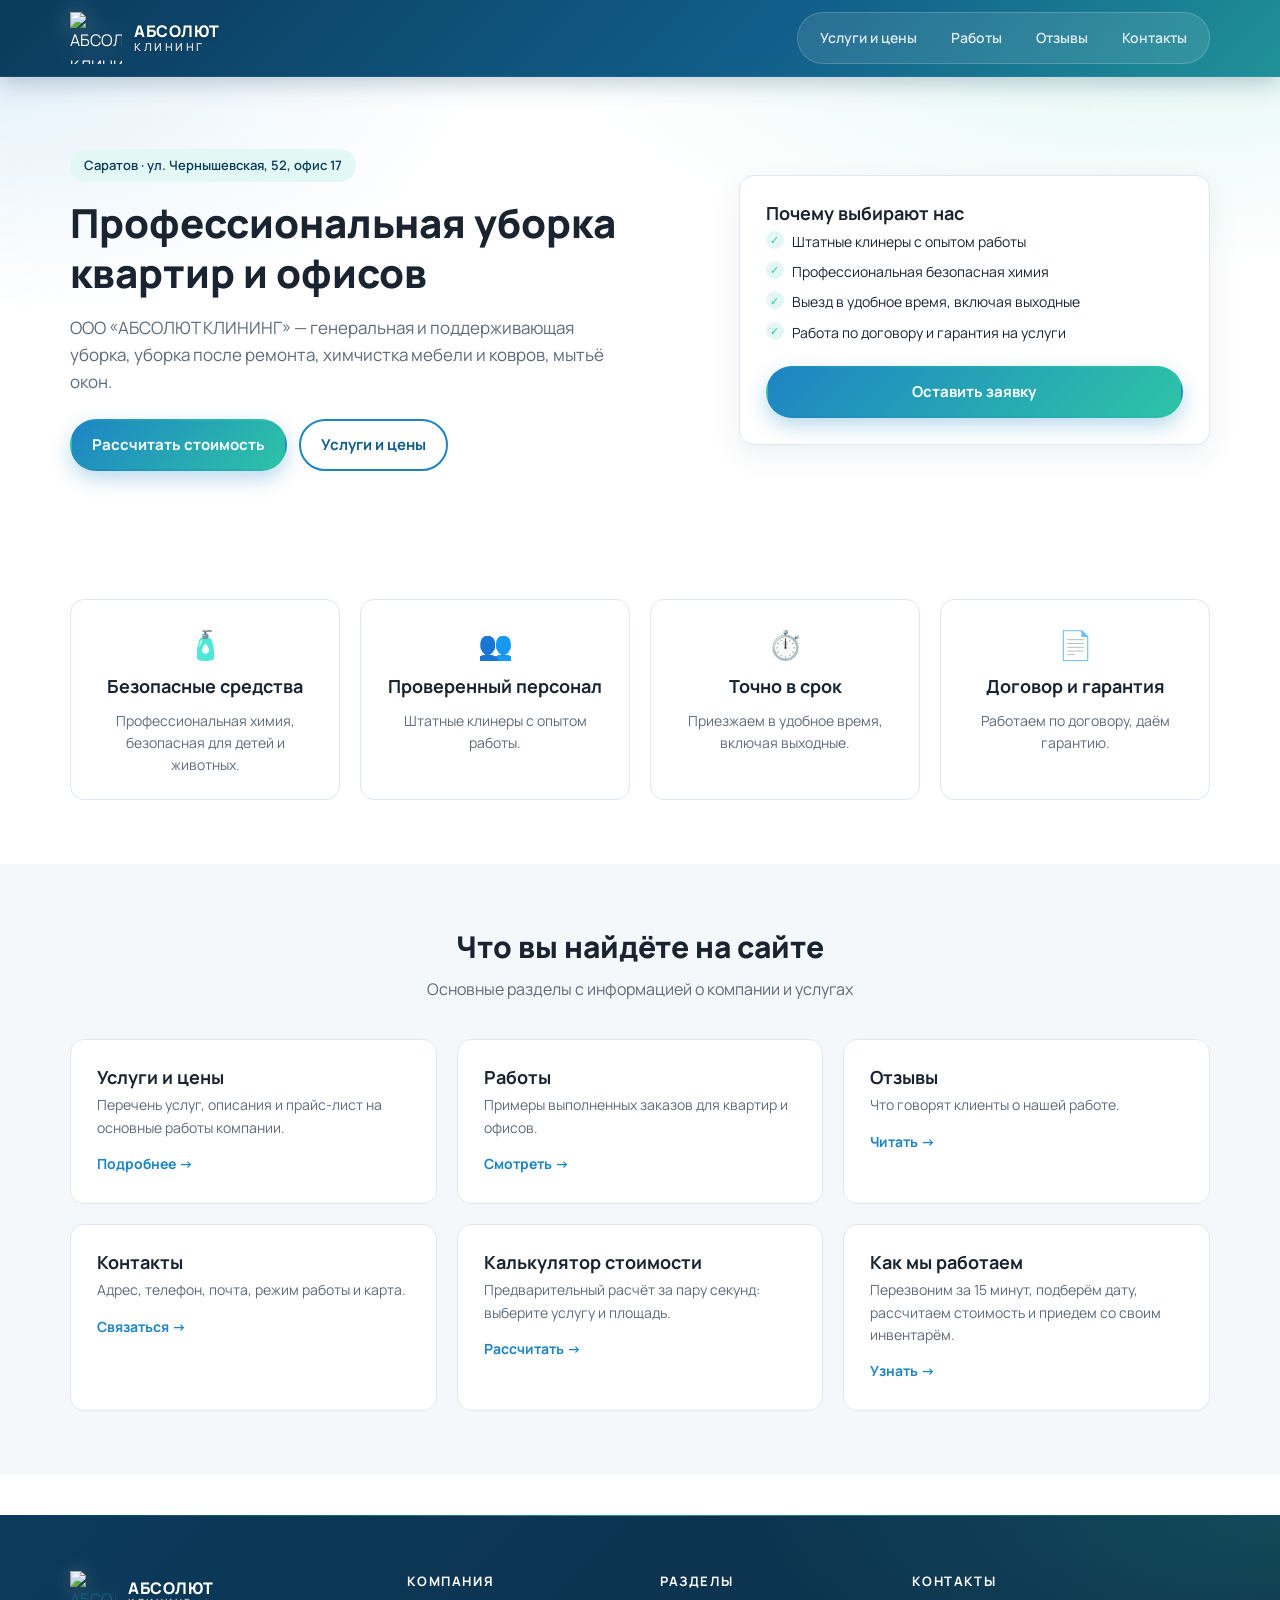
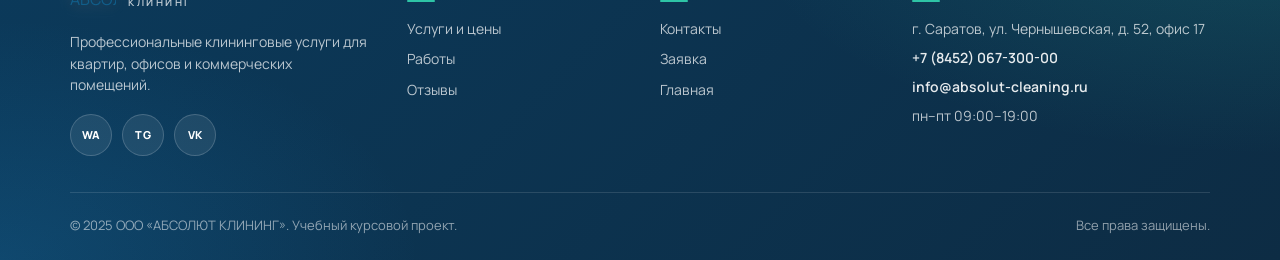
==== index.html @ 5f0d9e73 "Add files via upload" ====
<!DOCTYPE html>
<html lang="ru">
<head>
  <meta charset="UTF-8">
  <meta name="viewport" content="width=device-width, initial-scale=1.0">
  <title>АБСОЛЮТ КЛИНИНГ — профессиональная уборка в Саратове</title>
  <meta name="description" content="Клининговая компания АБСОЛЮТ КЛИНИНГ: уборка квартир, офисов, химчистка мебели, мытьё окон. Услуги и цены, заявка онлайн.">
  <link rel="stylesheet" href="style.css">
  <link rel="preconnect" href="https://fonts.googleapis.com">
  <link rel="preconnect" href="https://fonts.gstatic.com" crossorigin>
  <link href="https://fonts.googleapis.com/css2?family=Manrope:wght@400;500;600;700;800&display=swap" rel="stylesheet">
</head>
<body>

  <header class="header">
    <div class="container header__inner">
      <a href="index.html" class="logo">
        <img src="images/logo.png" alt="АБСОЛЮТ КЛИНИНГ" class="logo__img">
        <span class="logo__text"><strong>АБСОЛЮТ</strong><small>КЛИНИНГ</small></span>
      </a>
      <nav class="nav" id="nav">
        <a href="services.html">Услуги и цены</a>
        <a href="portfolio.html">Работы</a>
        <a href="reviews.html">Отзывы</a>
        <a href="contacts.html">Контакты</a>
      </nav>
      <button class="burger" id="burger" aria-label="Меню"><span></span><span></span><span></span></button>
    </div>
  </header>

  <main>
    <section class="hero">
      <div class="container hero__inner">
        <div>
          <span class="badge">Саратов · ул. Чернышевская, 52, офис 17</span>
          <h1>Профессиональная уборка квартир и офисов</h1>
          <p class="hero__lead">
            ООО «АБСОЛЮТ КЛИНИНГ» — генеральная и поддерживающая уборка,
            уборка после ремонта, химчистка мебели и ковров, мытьё окон.
          </p>
          <div class="hero__actions">
            <a href="services.html#calc" class="btn btn--primary">Рассчитать стоимость</a>
            <a href="services.html" class="btn btn--ghost">Услуги и цены</a>
          </div>
        </div>

        <aside class="hero__card">
          <h3>Почему выбирают нас</h3>
          <ul class="check-list">
            <li>Штатные клинеры с опытом работы</li>
            <li>Профессиональная безопасная химия</li>
            <li>Выезд в удобное время, включая выходные</li>
            <li>Работа по договору и гарантия на услуги</li>
          </ul>
          <a href="order.html" class="btn btn--primary btn--block" style="margin-top:8px">Оставить заявку</a>
        </aside>
      </div>
    </section>

    <section class="section">
      <div class="container">
        <div class="grid grid--4">
          <article class="adv"><div class="adv__icon">🧴</div><h3>Безопасные средства</h3><p>Профессиональная химия, безопасная для детей и животных.</p></article>
          <article class="adv"><div class="adv__icon">👥</div><h3>Проверенный персонал</h3><p>Штатные клинеры с опытом работы.</p></article>
          <article class="adv"><div class="adv__icon">⏱️</div><h3>Точно в срок</h3><p>Приезжаем в удобное время, включая выходные.</p></article>
          <article class="adv"><div class="adv__icon">📄</div><h3>Договор и гарантия</h3><p>Работаем по договору, даём гарантию.</p></article>
        </div>
      </div>
    </section>

    <section class="section section--alt">
      <div class="container">
        <header class="section__head">
          <h2>Что вы найдёте на сайте</h2>
          <p>Основные разделы с информацией о компании и услугах</p>
        </header>

        <div class="tiles">
          <a class="tile" href="services.html"><h3>Услуги и цены</h3><p>Перечень услуг, описания и прайс-лист на основные работы компании.</p><span>Подробнее →</span></a>
          <a class="tile" href="portfolio.html"><h3>Работы</h3><p>Примеры выполненных заказов для квартир и офисов.</p><span>Смотреть →</span></a>
          <a class="tile" href="reviews.html"><h3>Отзывы</h3><p>Что говорят клиенты о нашей работе.</p><span>Читать →</span></a>
          <a class="tile" href="contacts.html"><h3>Контакты</h3><p>Адрес, телефон, почта, режим работы и карта.</p><span>Связаться →</span></a>
          <a class="tile" href="services.html#calc"><h3>Калькулятор стоимости</h3><p>Предварительный расчёт за пару секунд: выберите услугу и площадь.</p><span>Рассчитать →</span></a>
          <a class="tile" href="order.html"><h3>Как мы работаем</h3><p>Перезвоним за 15 минут, подберём дату, рассчитаем стоимость и приедем со своим инвентарём.</p><span>Узнать →</span></a>
        </div>
      </div>
    </section>
  </main>

  <footer class="footer">
    <div class="container">
      <div class="footer__grid">

        <div class="footer__col footer__col--brand">
          <a href="index.html" class="footer__logo">
            <img src="images/logo.png" alt="АБСОЛЮТ КЛИНИНГ" class="footer__logo-img">
            <span class="footer__logo-text"><strong>АБСОЛЮТ</strong><small>КЛИНИНГ</small></span>
          </a>
          <p class="footer__desc">Профессиональные клининговые услуги для квартир, офисов и коммерческих помещений.</p>
          <div class="footer__socials">
            <a href="#" class="footer__social footer__social--wa" aria-label="WhatsApp">
              <img src="images/wa.png" alt="" onerror="this.style.display='none'">
              <span>WA</span>
            </a>
            <a href="#" class="footer__social footer__social--tg" aria-label="Telegram">
              <img src="images/tg.png" alt="" onerror="this.style.display='none'">
              <span>TG</span>
            </a>
            <a href="#" class="footer__social footer__social--vk" aria-label="ВКонтакте">
              <img src="images/vk.png" alt="" onerror="this.style.display='none'">
              <span>VK</span>
            </a>
          </div>
        </div>

        <div class="footer__col">
          <h4 class="footer__title">Компания</h4>
          <nav class="footer__nav">
            <a href="services.html">Услуги и цены</a>
            <a href="portfolio.html">Работы</a>
            <a href="reviews.html">Отзывы</a>
          </nav>
        </div>

        <div class="footer__col">
          <h4 class="footer__title">Разделы</h4>
          <nav class="footer__nav">
            <a href="contacts.html">Контакты</a>
            <a href="order.html">Заявка</a>
            <a href="index.html">Главная</a>
          </nav>
        </div>

        <div class="footer__col">
          <h4 class="footer__title">Контакты</h4>
          <ul class="footer__contacts">
            <li>г. Саратов, ул. Чернышевская, д. 52, офис 17</li>
            <li><a href="tel:+7845206730000">+7 (8452) 067-300-00</a></li>
            <li><a href="mailto:info@absolut-cleaning.ru">info@absolut-cleaning.ru</a></li>
            <li>пн–пт 09:00–19:00</li>
          </ul>
        </div>

      </div>

      <div class="footer__bottom">
        <p class="footer__copy">© 2025 ООО «АБСОЛЮТ КЛИНИНГ». Учебный курсовой проект.</p>
        <p class="footer__copy">Все права защищены.</p>
      </div>
    </div>
  </footer>

  <script src="script.js"></script>
</body>
</html>
---- style.css ----
:root {
  --blue-900: #0b3a5b;
  --blue-700: #115e8a;
  --blue-500: #1d84c4;
  --blue-100: #e6f2fa;
  --mint-500: #2ec4a6;
  --mint-100: #e3f8f4;
  --ink: #1a2430;
  --muted: #5d6b7a;
  --line: #dfe7ee;
  --bg: #ffffff;
  --bg-alt: #f4f8fb;
  --radius: 14px;
  --radius-sm: 10px;
  --shadow: 0 10px 30px rgba(11, 58, 91, .08);
  --shadow-hover: 0 16px 40px rgba(11, 58, 91, .14);
  --container: 1180px;
}

* { box-sizing: border-box; }
html { scroll-behavior: smooth; }

body {
  margin: 0;
  font-family: 'Manrope', system-ui, -apple-system, 'Segoe UI', Roboto, sans-serif;
  font-size: 16px;
  line-height: 1.6;
  color: var(--ink);
  background: var(--bg);
}

a { color: var(--blue-700); text-decoration: none; }
a:hover { color: var(--blue-500); }

h1, h2, h3 { line-height: 1.25; margin: 0 0 12px; }
h1 { font-size: clamp(26px, 4vw, 40px); font-weight: 800; }
h2 { font-size: clamp(22px, 3vw, 30px); font-weight: 800; }
h3 { font-size: 18px; font-weight: 700; }
p { margin: 0 0 12px; }

.container {
  width: 100%;
  max-width: var(--container);
  margin: 0 auto;
  padding: 0 20px;
}

.section { padding: 64px 0; }
.section--alt { background: var(--bg-alt); }

.section__head {
  text-align: center;
  max-width: 720px;
  margin: 0 auto 36px;
}
.section__head p { color: var(--muted); }

.note { font-size: 14px; color: var(--muted); margin-top: 14px; }

/* ==========================================================
   BUTTONS
   ========================================================== */
.btn {
  display: inline-flex;
  align-items: center;
  justify-content: center;
  gap: 8px;
  padding: 12px 20px;
  border-radius: 999px;
  border: 2px solid transparent;
  font-weight: 700;
  font-size: 15px;
  cursor: pointer;
  transition: .2s ease;
  white-space: nowrap;
}
.btn--primary {
  background: linear-gradient(135deg, var(--blue-500), var(--mint-500));
  color: #fff;
  box-shadow: 0 8px 20px rgba(29, 132, 196, .3);
}
.btn--primary:hover { color: #fff; transform: translateY(-2px); box-shadow: 0 12px 26px rgba(29, 132, 196, .4); }
.btn--ghost { background: transparent; color: var(--blue-700); border-color: var(--blue-500); }
.btn--ghost:hover { background: var(--blue-100); color: var(--blue-900); }
.btn--small { padding: 8px 14px; font-size: 14px; }
.btn--block { width: 100%; }

/* ==========================================================
   HEADER
   ========================================================== */
.header {
  position: sticky; top: 0; z-index: 50;
  background: linear-gradient(135deg, var(--blue-900) 0%, var(--blue-700) 60%, var(--mint-500) 140%);
  border-bottom: 1px solid rgba(255,255,255,.08);
  box-shadow: 0 6px 22px rgba(11, 58, 91, .25);
}
.header__inner {
  display: flex; align-items: center; justify-content: space-between;
  gap: 16px; min-height: 76px;
}
.logo {
  display: flex;
  align-items: center;
  gap: 12px;
  color: #fff;
  text-decoration: none;
  transition: transform 0.2s ease;
}

.logo:hover {
  transform: scale(1.02);
}

.logo__img {
  width: 52px;
  height: 52px;
  object-fit: contain;
  border-radius: 0;
  background: transparent;
  border: none;
  padding: 0;
  flex-shrink: 0;
  filter: drop-shadow(0 2px 4px rgba(0, 0, 0, 0.25)) 
          drop-shadow(0 0 10px rgba(255, 255, 255, 0.3));
}

.logo__text {
  display: flex;
  flex-direction: column;
  line-height: 1.1;
}

.logo__text strong {
  font-size: 16px;
  font-weight: 800;
  letter-spacing: 0.5px;
  color: #fff;
  text-shadow: 0 2px 4px rgba(0,0,0,0.3);
}

.logo__text small {
  font-size: 11px;
  font-weight: 600;
  color: rgba(255, 255, 255, 0.85);
  letter-spacing: 2.5px;
  text-transform: uppercase;
  text-shadow: 0 1px 2px rgba(0,0,0,0.3);
}

.nav {
  display: flex; align-items: center; gap: 2px;
  background: rgba(255,255,255,.10);
  border: 1px solid rgba(255,255,255,.18);
  border-radius: 999px;
  padding: 6px;
  backdrop-filter: blur(10px);
}
.nav a {
  padding: 8px 16px;
  border-radius: 999px;
  font-size: 14px;
  font-weight: 600;
  color: rgba(255,255,255,.85);
  transition: .2s ease;
}
.nav a:hover { background: rgba(255,255,255,.18); color: #fff; }
.nav a.active { background: #ffffff; color: var(--blue-900); }

.burger {
  display: none; width: 42px; height: 42px;
  border: 1px solid rgba(255,255,255,.3);
  background: rgba(255,255,255,.1);
  border-radius: 10px; cursor: pointer; padding: 10px;
  flex-direction: column; justify-content: space-between;
  backdrop-filter: blur(6px);
}
.burger span { display: block; height: 2px; background: #fff; border-radius: 2px; transition: .2s; }
.burger--active span:nth-child(1) { transform: translateY(7px) rotate(45deg); }
.burger--active span:nth-child(2) { opacity: 0; }
.burger--active span:nth-child(3) { transform: translateY(-7px) rotate(-45deg); }

/* ==========================================================
   HERO
   ========================================================== */
.hero {
  background:
    radial-gradient(1000px 400px at 90% -10%, var(--mint-100), transparent 60%),
    radial-gradient(800px 400px at 0% 0%, var(--blue-100), transparent 60%),
    var(--bg);
  padding: 72px 0 64px;
}
.hero__inner { display: grid; grid-template-columns: 1.2fr .9fr; gap: 40px; align-items: center; }
.hero h1 { margin-bottom: 16px; }
.hero__lead { font-size: 17px; color: var(--muted); max-width: 560px; margin-bottom: 24px; }
.hero__actions { display: flex; flex-wrap: wrap; gap: 12px; }

.badge {
  display: inline-block; padding: 6px 14px; border-radius: 999px;
  background: var(--mint-100); color: var(--blue-900);
  font-size: 13px; font-weight: 600; margin-bottom: 16px;
}

.hero__card {
  background: #fff; border-radius: var(--radius); padding: 26px;
  box-shadow: var(--shadow); border: 1px solid var(--line);
}
.hero__card h3 { margin-bottom: 6px; }
.hero__card > p { color: var(--muted); font-size: 14px; margin-bottom: 16px; }

/* ==========================================================
   GRIDS
   ========================================================== */
.grid { display: grid; gap: 20px; }
.grid--2 { grid-template-columns: repeat(2, 1fr); }
.grid--3 { grid-template-columns: repeat(3, 1fr); }
.grid--4 { grid-template-columns: repeat(4, 1fr); }

.adv {
  background: #fff; border: 1px solid var(--line); border-radius: var(--radius);
  padding: 22px; text-align: center; transition: .2s;
}
.adv:hover { box-shadow: var(--shadow); transform: translateY(-3px); }
.adv__icon { font-size: 28px; margin-bottom: 8px; }
.adv p { font-size: 14px; color: var(--muted); margin: 0; }

.tiles { display: grid; grid-template-columns: repeat(3, 1fr); gap: 20px; }
.tile {
  display: block; padding: 26px; border-radius: var(--radius);
  background: #fff; border: 1px solid var(--line);
  color: var(--ink); transition: .2s;
}
.tile:hover { box-shadow: var(--shadow-hover); transform: translateY(-3px); color: var(--ink); }
.tile h3 { margin-bottom: 6px; }
.tile p { font-size: 14px; color: var(--muted); margin: 0 0 12px; }
.tile span { font-weight: 700; color: var(--blue-500); font-size: 14px; }

/* ==========================================================
   PAGE HEAD
   ========================================================== */
.page-head {
  background:
    radial-gradient(800px 300px at 80% 0%, var(--mint-100), transparent 60%),
    radial-gradient(600px 300px at 0% 0%, var(--blue-100), transparent 60%),
    var(--bg);
  padding: 48px 0 32px;
  border-bottom: 1px solid var(--line);
}
.page-head h1 { margin-bottom: 8px; }
.page-head p { color: var(--muted); max-width: 720px; margin: 0; }
.breadcrumbs { font-size: 13px; color: var(--muted); margin-bottom: 10px; }
.breadcrumbs a { color: var(--blue-700); }

/* ==========================================================
   FORMS
   ========================================================== */
.field { display: block; margin-bottom: 14px; }
.field > span, .field legend {
  display: block; font-size: 14px; font-weight: 600; margin-bottom: 6px; color: var(--ink);
}
.field input, .field select, .field textarea {
  width: 100%; padding: 11px 14px; border-radius: var(--radius-sm);
  border: 1px solid var(--line); font-family: inherit; font-size: 15px;
  background: #fff; color: var(--ink); transition: .2s;
}
.field input:focus, .field select:focus, .field textarea:focus {
  outline: none; border-color: var(--blue-500);
  box-shadow: 0 0 0 3px rgba(29, 132, 196, .15);
}
.field--checks { border: 0; padding: 0; margin: 0 0 14px; }
.field--checks label { display: block; font-size: 14px; margin-bottom: 6px; cursor: pointer; }

.form-note { display: block; font-size: 12px; color: var(--muted); margin-top: 10px; }

/* ==========================================================
   CARDS (services)
   ========================================================== */
.card {
  background: #fff; border: 1px solid var(--line); border-radius: var(--radius);
  padding: 24px; display: flex; flex-direction: column; transition: .2s;
}
.card:hover { box-shadow: var(--shadow-hover); transform: translateY(-3px); }
.card__list { margin: 0 0 16px; padding-left: 18px; color: var(--muted); font-size: 14px; }
.card__list li { margin-bottom: 4px; }
.price-tag {
  margin-top: auto; display: inline-block; padding: 6px 14px;
  background: var(--blue-100); color: var(--blue-900);
  font-weight: 700; font-size: 14px; border-radius: 999px;
  align-self: flex-start;
}

/* ==========================================================
   PRICE TABLE
   ========================================================== */
.table-wrap { overflow-x: auto; border-radius: var(--radius); border: 1px solid var(--line); background: #fff; }
.price-table { width: 100%; border-collapse: collapse; min-width: 520px; }
.price-table th, .price-table td {
  padding: 14px 18px; text-align: left; border-bottom: 1px solid var(--line); font-size: 15px;
}
.price-table thead th { background: var(--blue-900); color: #fff; font-weight: 700; }
.price-table tbody tr:last-child td { border-bottom: 0; }
.price-table tbody tr:hover { background: var(--bg-alt); }
.price-table td:nth-child(3) { font-weight: 700; color: var(--blue-900); }

/* ==========================================================
   CALCULATOR
   ========================================================== */
.calc { display: grid; grid-template-columns: 1.2fr .8fr; gap: 24px; }
.calc__form, .calc__info {
  background: #fff; border: 1px solid var(--line); border-radius: var(--radius); padding: 24px;
}
.calc__info { background: var(--bg-alt); }
.calc__result {
  display: flex; justify-content: space-between; align-items: center;
  padding: 14px 18px; margin: 16px 0 20px;
  background: var(--blue-100); border-radius: var(--radius-sm);
}
.calc__result strong { font-size: 22px; color: var(--blue-900); }

/* ==========================================================
   CHECK LIST
   ========================================================== */
.check-list { list-style: none; padding: 0; margin: 0 0 14px; }
.check-list li { position: relative; padding-left: 26px; margin-bottom: 8px; font-size: 14px; }
.check-list li::before {
  content: "✓"; position: absolute; left: 0; top: 0;
  width: 18px; height: 18px; display: grid; place-items: center;
  background: var(--mint-100); color: var(--mint-500);
  border-radius: 50%; font-size: 11px; font-weight: 700;
}
.check-list--light li { color: rgba(255,255,255,.9); }
.check-list--light li::before { background: rgba(255,255,255,.2); color: #fff; }

/* ==========================================================
   WORKS / PORTFOLIO
   ========================================================== */
.work {
  background: #fff; border: 1px solid var(--line); border-radius: var(--radius);
  overflow: hidden; transition: .2s;
}
.work:hover { box-shadow: var(--shadow-hover); transform: translateY(-3px); }
.work h3, .work p { padding: 0 18px; }
.work h3 { margin: 16px 0 6px; font-size: 16px; }
.work p { color: var(--muted); font-size: 14px; padding-bottom: 18px; margin: 0; }
.work__img {
  height: 200px;
  position: relative;
  overflow: hidden;
  background: linear-gradient(135deg, #b9dcf3, #cdeee7);
}
.work__img img {
  width: 100%;
  height: 100%;
  object-fit: cover;
  display: block;
  transition: transform .4s ease;
}
.work:hover .work__img img {
  transform: scale(1.05);
}

/* ==========================================================
   REVIEWS
   ========================================================== */
.review {
  background: #fff; border: 1px solid var(--line); border-radius: var(--radius);
  padding: 24px; margin: 0;
}
.review p { font-size: 15px; color: var(--ink); margin-bottom: 0; }
.review__head {
  display: flex; align-items: center; gap: 12px;
  margin-bottom: 12px;
}
.avatar {
  width: 46px; height: 46px; border-radius: 50%;
  display: grid; place-items: center;
  color: #fff; font-weight: 800; font-size: 15px; letter-spacing: .5px;
  flex-shrink: 0;
  box-shadow: 0 4px 10px rgba(11, 58, 91, .15);
}
.avatar--a { background: linear-gradient(135deg, #1d84c4, #2ec4a6); }
.avatar--b { background: linear-gradient(135deg, #6a8cff, #1d84c4); }
.avatar--c { background: linear-gradient(135deg, #2ec4a6, #7bd3c4); }
.avatar--d { background: linear-gradient(135deg, #f2a65a, #e07a5f); }
.avatar--e { background: linear-gradient(135deg, #b56ad6, #7a5af8); }
.avatar--f { background: linear-gradient(135deg, #4a90e2, #2ec4a6); }
.review__meta { display: flex; flex-direction: column; line-height: 1.2; }
.review__meta strong { color: var(--blue-900); font-size: 15px; }
.review__meta span { font-size: 13px; color: var(--muted); }

/* ==========================================================
   ORDER PAGE
   ========================================================== */
.section--accent { background: var(--bg-alt); }
.order { display: grid; grid-template-columns: 1fr 1fr; gap: 36px; align-items: start; }
.order__text h2 { margin-bottom: 12px; }
.contacts-mini { margin-top: 20px; font-size: 15px; }
.contacts-mini p { margin-bottom: 6px; }
.order__form {
  background: #fff; border: 1px solid var(--line); border-radius: var(--radius); padding: 26px;
  box-shadow: var(--shadow);
}

/* ==========================================================
   CONTACTS PAGE
   ========================================================== */
.contacts { display: grid; grid-template-columns: 1fr 1.2fr; gap: 24px; }
.contacts__info, .contacts__map {
  background: #fff; border: 1px solid var(--line); border-radius: var(--radius);
  padding: 24px;
}
.contact-list { list-style: none; padding: 0; margin: 0 0 20px; }
.contact-list li {
  display: flex; justify-content: space-between; gap: 12px;
  padding: 12px 0; border-bottom: 1px solid var(--line);
}
.contact-list li:last-child { border-bottom: 0; }
.contact-list span { color: var(--muted); font-size: 14px; }
.contact-list strong { color: var(--ink); font-weight: 600; text-align: right; }
.contacts__map { padding: 0; overflow: hidden; min-height: 320px; }
.contacts__map iframe { width: 100%; height: 100%; min-height: 360px; border: 0; display: block; }

/* ==========================================================
   MESSENGER BUTTONS (contacts page)
   ========================================================== */
.messengers {
  display: flex;
  flex-wrap: wrap;
  gap: 12px;
}

.messenger {
  display: inline-flex;
  align-items: center;
  gap: 10px;
  padding: 8px 18px 8px 8px;
  border-radius: 999px;
  background: #fff;
  border: 1px solid var(--line);
  font-weight: 700;
  font-size: 14px;
  color: var(--ink);
  text-decoration: none;
  transition: .25s ease;
  box-shadow: 0 2px 8px rgba(11, 58, 91, .06);
}
.messenger:hover {
  transform: translateY(-2px);
  box-shadow: 0 10px 22px rgba(11, 58, 91, .14);
  color: var(--ink);
}

.messenger__icon {
  position: relative;
  width: 34px;
  height: 34px;
  border-radius: 50%;
  display: grid;
  place-items: center;
  flex-shrink: 0;
  overflow: hidden;
  background: #eef3f8;
}
.messenger__icon img {
  width: 100%;
  height: 100%;
  object-fit: contain;
  display: block;
  position: relative;
  z-index: 2;
}
.messenger__fallback {
  position: absolute;
  inset: 0;
  display: grid;
  place-items: center;
  font-size: 12px;
  font-weight: 800;
  color: #fff;
  z-index: 1;
}

.messenger--wa .messenger__icon { background: #25D366; }
.messenger--tg .messenger__icon { background: #229ED9; }
.messenger--vk .messenger__icon { background: #0077FF; }

.messenger--wa:hover { border-color: #25D366; }
.messenger--tg:hover { border-color: #229ED9; }
.messenger--vk:hover { border-color: #0077FF; }

/* ==========================================================
   FOOTER (new)
   ========================================================== */
.footer {
  background:
    radial-gradient(900px 400px at 100% 0%, rgba(46,196,166,.18), transparent 60%),
    radial-gradient(700px 400px at 0% 100%, rgba(29,132,196,.22), transparent 60%),
    linear-gradient(135deg, #0b3a5b 0%, #0d2c44 100%);
  color: rgba(255,255,255,.85);
  padding: 56px 0 24px;
  margin-top: 40px;
  position: relative;
  overflow: hidden;
}
.footer::before {
  content: "";
  position: absolute;
  top: 0; left: 0; right: 0;
  height: 1px;
  background: linear-gradient(90deg, transparent, rgba(46,196,166,.7), transparent);
}

.footer__grid {
  display: grid;
  grid-template-columns: 1.4fr 1fr 1fr 1.4fr;
  gap: 40px;
  padding-bottom: 36px;
  border-bottom: 1px solid rgba(255,255,255,.12);
}

.footer__col--brand { max-width: 360px; }

.footer__logo {
  display: inline-flex;
  align-items: center;
  gap: 12px;
  margin-bottom: 14px;
  text-decoration: none;
}
.footer__logo-img {
  width: 46px;
  height: 46px;
  object-fit: contain;
  filter: drop-shadow(0 2px 4px rgba(0,0,0,.3))
          drop-shadow(0 0 8px rgba(255,255,255,.25));
}
.footer__logo-text {
  display: flex;
  flex-direction: column;
  line-height: 1.1;
}
.footer__logo-text strong {
  color: #fff;
  font-size: 16px;
  font-weight: 800;
  letter-spacing: .5px;
}
.footer__logo-text small {
  color: rgba(255,255,255,.75);
  font-size: 10px;
  font-weight: 600;
  letter-spacing: 2.5px;
  text-transform: uppercase;
}

.footer__desc {
  font-size: 14px;
  line-height: 1.55;
  color: rgba(255,255,255,.72);
  margin: 0 0 18px;
}

.footer__socials {
  display: flex;
  gap: 10px;
}
.footer__social {
  position: relative;
  width: 42px;
  height: 42px;
  border-radius: 50%;
  display: grid;
  place-items: center;
  background: rgba(255,255,255,.08);
  border: 1px solid rgba(255,255,255,.18);
  color: #fff;
  font-weight: 800;
  font-size: 11px;
  letter-spacing: .5px;
  transition: .25s ease;
  overflow: hidden;
  text-decoration: none;
}
.footer__social img {
  width: 22px;
  height: 22px;
  object-fit: contain;
  display: block;
  position: relative;
  z-index: 2;
}
.footer__social span {
  position: absolute;
  inset: 0;
  display: grid;
  place-items: center;
  z-index: 1;
}
.footer__social:hover {
  transform: translateY(-3px);
  color: #fff;
}
.footer__social--wa:hover { background: #25D366; border-color: #25D366; box-shadow: 0 8px 20px rgba(37,211,102,.4); }
.footer__social--tg:hover { background: #229ED9; border-color: #229ED9; box-shadow: 0 8px 20px rgba(34,158,217,.4); }
.footer__social--vk:hover { background: #0077FF; border-color: #0077FF; box-shadow: 0 8px 20px rgba(0,119,255,.4); }

.footer__title {
  color: #fff;
  font-size: 13px;
  font-weight: 700;
  text-transform: uppercase;
  letter-spacing: 1.6px;
  margin: 0 0 16px;
  position: relative;
  padding-bottom: 10px;
}
.footer__title::after {
  content: "";
  position: absolute;
  left: 0; bottom: 0;
  width: 28px; height: 2px;
  background: var(--mint-500);
  border-radius: 2px;
}

.footer__nav {
  display: flex;
  flex-direction: column;
  gap: 8px;
}
.footer__nav a {
  color: rgba(255,255,255,.72);
  font-size: 14px;
  transition: .2s;
  width: fit-content;
}
.footer__nav a:hover {
  color: #fff;
  transform: translateX(3px);
}

.footer__contacts {
  list-style: none;
  padding: 0;
  margin: 0 0 16px;
  display: flex;
  flex-direction: column;
  gap: 8px;
}
.footer__contacts li {
  font-size: 14px;
  color: rgba(255,255,255,.72);
  line-height: 1.5;
}
.footer__contacts a {
  color: rgba(255,255,255,.9);
  font-weight: 600;
}
.footer__contacts a:hover { color: var(--mint-500); }

.footer__cta { margin-top: 6px; }

.footer__bottom {
  display: flex;
  justify-content: space-between;
  align-items: center;
  flex-wrap: wrap;
  gap: 10px;
  padding-top: 22px;
}
.footer__copy {
  font-size: 13px;
  color: rgba(255,255,255,.55);
  margin: 0;
}

/* ==========================================================
   TOAST
   ========================================================== */
.toast-wrap {
  position: fixed;
  top: 90px;
  left: 50%;
  transform: translateX(-50%) translateY(-140%);
  z-index: 9999;
  width: min(560px, calc(100% - 40px));
  opacity: 0;
  transition: transform .35s ease, opacity .35s ease;
  pointer-events: none;
}
.toast-wrap--open {
  transform: translateX(-50%) translateY(0);
  opacity: 1;
  pointer-events: auto;
}

.toast {
  display: flex;
  align-items: flex-start;
  gap: 14px;
  padding: 18px 48px 18px 18px;
  border-radius: var(--radius);
  background: #fff;
  box-shadow: 0 25px 60px rgba(11, 58, 91, .35);
  border-left: 6px solid var(--mint-500);
  position: relative;
}
.toast--error { border-left-color: #e07a5f; }

.toast__icon {
  flex-shrink: 0;
  width: 42px;
  height: 42px;
  border-radius: 50%;
  display: grid;
  place-items: center;
  color: #fff;
  font-weight: 800;
  font-size: 22px;
  background: linear-gradient(135deg, #2ec4a6, #1d84c4);
}
.toast--error .toast__icon { background: linear-gradient(135deg, #e07a5f, #c0392b); }

.toast__body { flex: 1; }
.toast__title { font-weight: 800; color: var(--blue-900); font-size: 17px; margin-bottom: 4px; }
.toast__text { font-size: 14px; color: var(--muted); line-height: 1.45; }

.toast__close {
  position: absolute;
  top: 10px;
  right: 12px;
  border: 0;
  background: transparent;
  color: var(--muted);
  font-size: 22px;
  line-height: 1;
  cursor: pointer;
  padding: 4px 8px;
  border-radius: 8px;
}
.toast__close:hover { background: var(--bg-alt); color: var(--ink); }

/* ==========================================================
   MEDIA QUERIES
   ========================================================== */
@media (max-width: 980px) {
  .hero__inner { grid-template-columns: 1fr; }
  .grid--4 { grid-template-columns: repeat(2, 1fr); }
  .grid--3 { grid-template-columns: repeat(2, 1fr); }
  .calc { grid-template-columns: 1fr; }
  .order { grid-template-columns: 1fr; }
  .contacts { grid-template-columns: 1fr; }
  .tiles { grid-template-columns: repeat(2, 1fr); }

  .footer__grid { grid-template-columns: 1fr 1fr; gap: 32px; }
  .footer__col--brand { grid-column: 1 / -1; max-width: none; }
}

@media (max-width: 720px) {
  .burger { display: flex; }
  .nav {
    position: absolute; top: 76px; left: 0; right: 0;
    flex-direction: column; align-items: stretch; gap: 0;
    background: var(--blue-900);
    border: 0; border-radius: 0;
    border-bottom: 1px solid rgba(255,255,255,.15);
    box-shadow: 0 12px 30px rgba(0,0,0,.25);
    padding: 8px 20px 16px; display: none;
    backdrop-filter: none;
  }
  .nav--open { display: flex; }
  .nav a { padding: 12px; border-bottom: 1px solid rgba(255,255,255,.12); border-radius: 0; color: #fff; }
  .nav a:hover { background: rgba(255,255,255,.08); }
  .nav a:last-child { border-bottom: 0; margin: 8px 0 0; }
  .grid--3, .grid--4, .grid--2, .tiles { grid-template-columns: 1fr; }
  .section { padding: 48px 0; }
}

@media (max-width: 640px) {
  .footer__grid { grid-template-columns: 1fr; }
  .footer__bottom { flex-direction: column; text-align: center; }
}
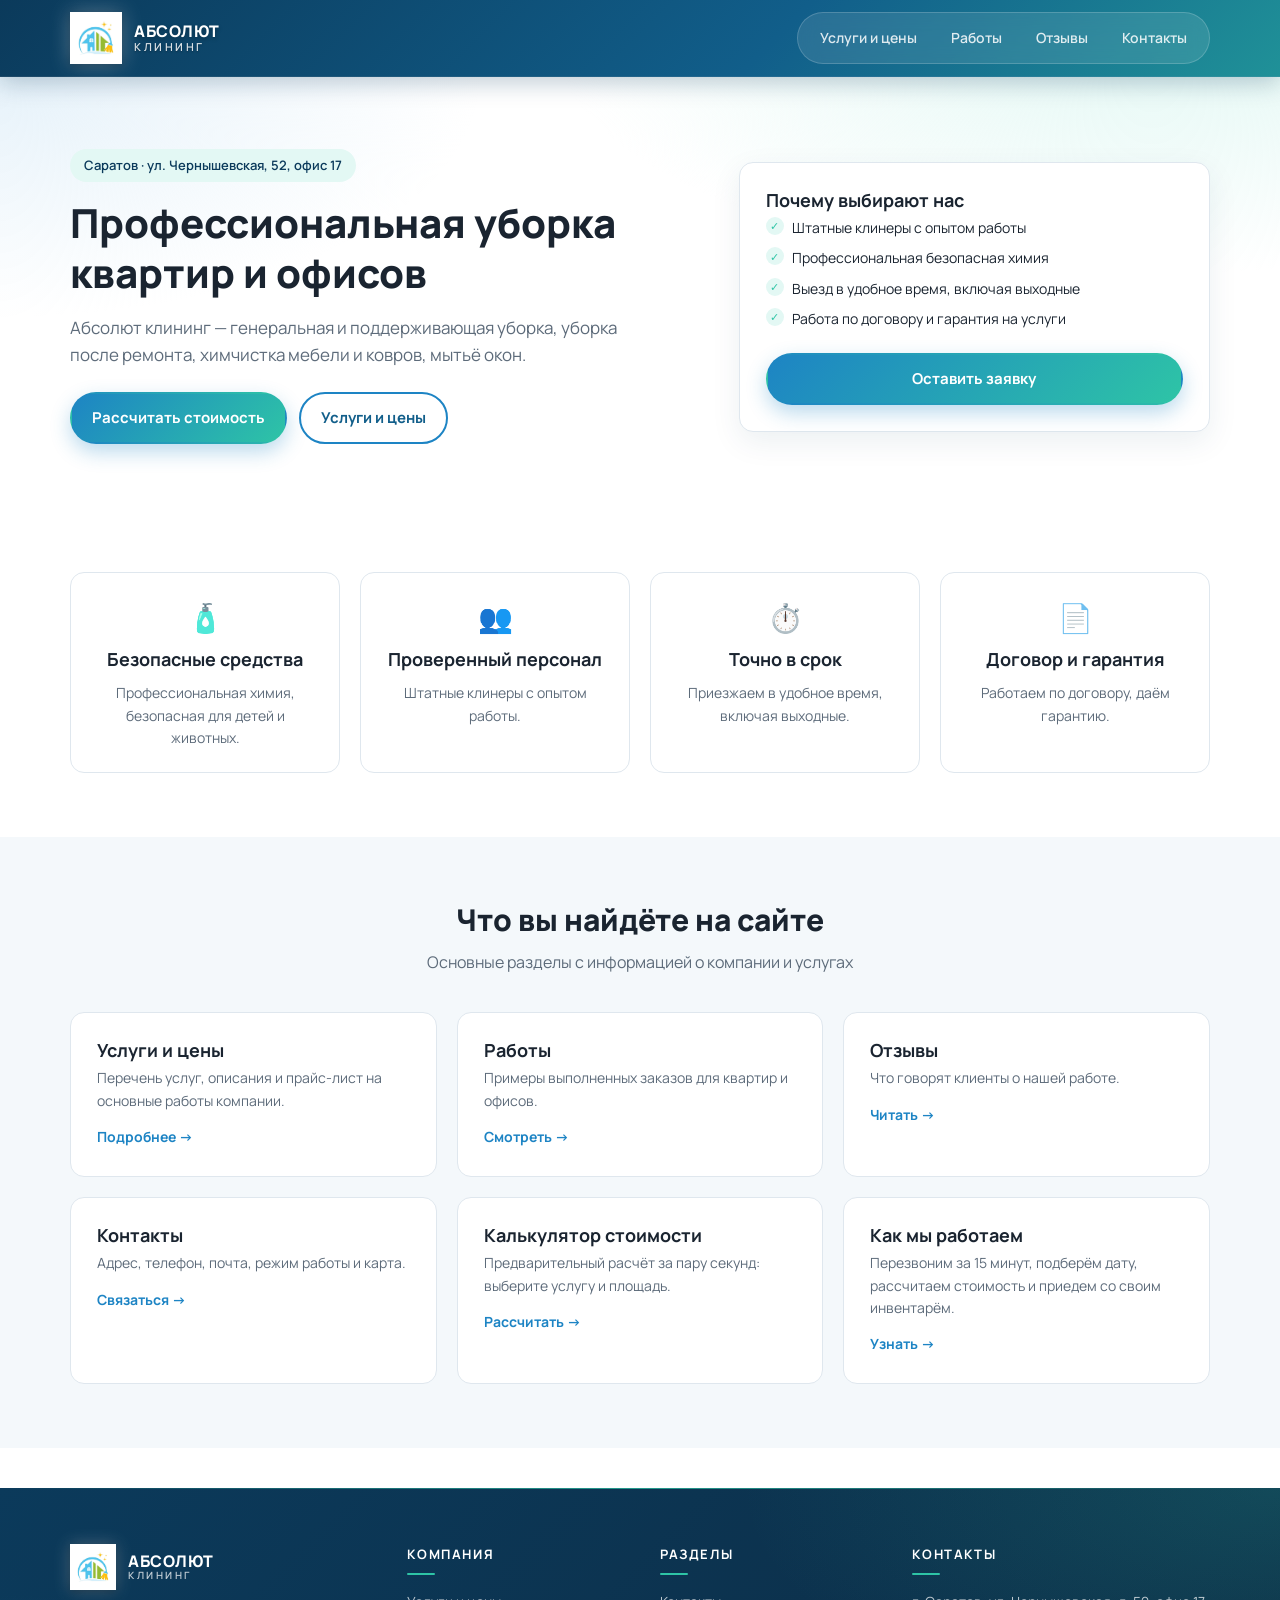
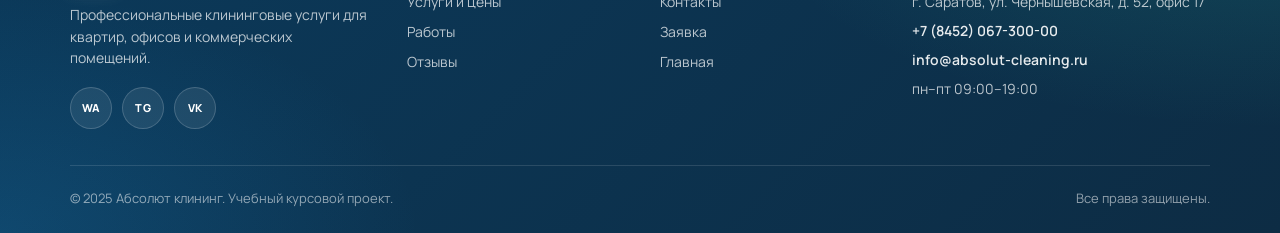
==== commit 4eab0379: "index.html" ====
--- a/index.html
+++ b/index.html
@@ -3,8 +3,8 @@
 <head>
   <meta charset="UTF-8">
   <meta name="viewport" content="width=device-width, initial-scale=1.0">
-  <title>АБСОЛЮТ КЛИНИНГ — профессиональная уборка в Саратове</title>
-  <meta name="description" content="Клининговая компания АБСОЛЮТ КЛИНИНГ: уборка квартир, офисов, химчистка мебели, мытьё окон. Услуги и цены, заявка онлайн.">
+  <title>Абсолют клининг — профессиональная уборка в Саратове</title>
+  <meta name="description" content="Клининговая компания Абсолют клининг: уборка квартир, офисов, химчистка мебели, мытьё окон. Услуги и цены, заявка онлайн.">
   <link rel="stylesheet" href="style.css">
   <link rel="preconnect" href="https://fonts.googleapis.com">
   <link rel="preconnect" href="https://fonts.gstatic.com" crossorigin>
@@ -15,7 +15,7 @@
   <header class="header">
     <div class="container header__inner">
       <a href="index.html" class="logo">
-        <img src="images/logo.png" alt="АБСОЛЮТ КЛИНИНГ" class="logo__img">
+        <img src="Images/logo.png" alt="Абсолют клининг" class="logo__img">
         <span class="logo__text"><strong>АБСОЛЮТ</strong><small>КЛИНИНГ</small></span>
       </a>
       <nav class="nav" id="nav">
@@ -35,7 +35,7 @@
           <span class="badge">Саратов · ул. Чернышевская, 52, офис 17</span>
           <h1>Профессиональная уборка квартир и офисов</h1>
           <p class="hero__lead">
-            ООО «АБСОЛЮТ КЛИНИНГ» — генеральная и поддерживающая уборка,
+            Абсолют клининг — генеральная и поддерживающая уборка,
             уборка после ремонта, химчистка мебели и ковров, мытьё окон.
           </p>
           <div class="hero__actions">
@@ -93,21 +93,21 @@
 
         <div class="footer__col footer__col--brand">
           <a href="index.html" class="footer__logo">
-            <img src="images/logo.png" alt="АБСОЛЮТ КЛИНИНГ" class="footer__logo-img">
+            <img src="Images/logo.png" alt="Абсолют клининг" class="footer__logo-img">
             <span class="footer__logo-text"><strong>АБСОЛЮТ</strong><small>КЛИНИНГ</small></span>
           </a>
           <p class="footer__desc">Профессиональные клининговые услуги для квартир, офисов и коммерческих помещений.</p>
           <div class="footer__socials">
             <a href="#" class="footer__social footer__social--wa" aria-label="WhatsApp">
-              <img src="images/wa.png" alt="" onerror="this.style.display='none'">
+              <img src="Images/wa.png" alt="" onerror="this.style.display='none'">
               <span>WA</span>
             </a>
             <a href="#" class="footer__social footer__social--tg" aria-label="Telegram">
-              <img src="images/tg.png" alt="" onerror="this.style.display='none'">
+              <img src="Images/tg.png" alt="" onerror="this.style.display='none'">
               <span>TG</span>
             </a>
             <a href="#" class="footer__social footer__social--vk" aria-label="ВКонтакте">
-              <img src="images/vk.png" alt="" onerror="this.style.display='none'">
+              <img src="Images/vk.png" alt="" onerror="this.style.display='none'">
               <span>VK</span>
             </a>
           </div>
@@ -144,7 +144,7 @@
       </div>
 
       <div class="footer__bottom">
-        <p class="footer__copy">© 2025 ООО «АБСОЛЮТ КЛИНИНГ». Учебный курсовой проект.</p>
+        <p class="footer__copy">© 2025 Абсолют клининг. Учебный курсовой проект.</p>
         <p class="footer__copy">Все права защищены.</p>
       </div>
     </div>
@@ -152,4 +152,4 @@
 
   <script src="script.js"></script>
 </body>
-</html>+</html>
